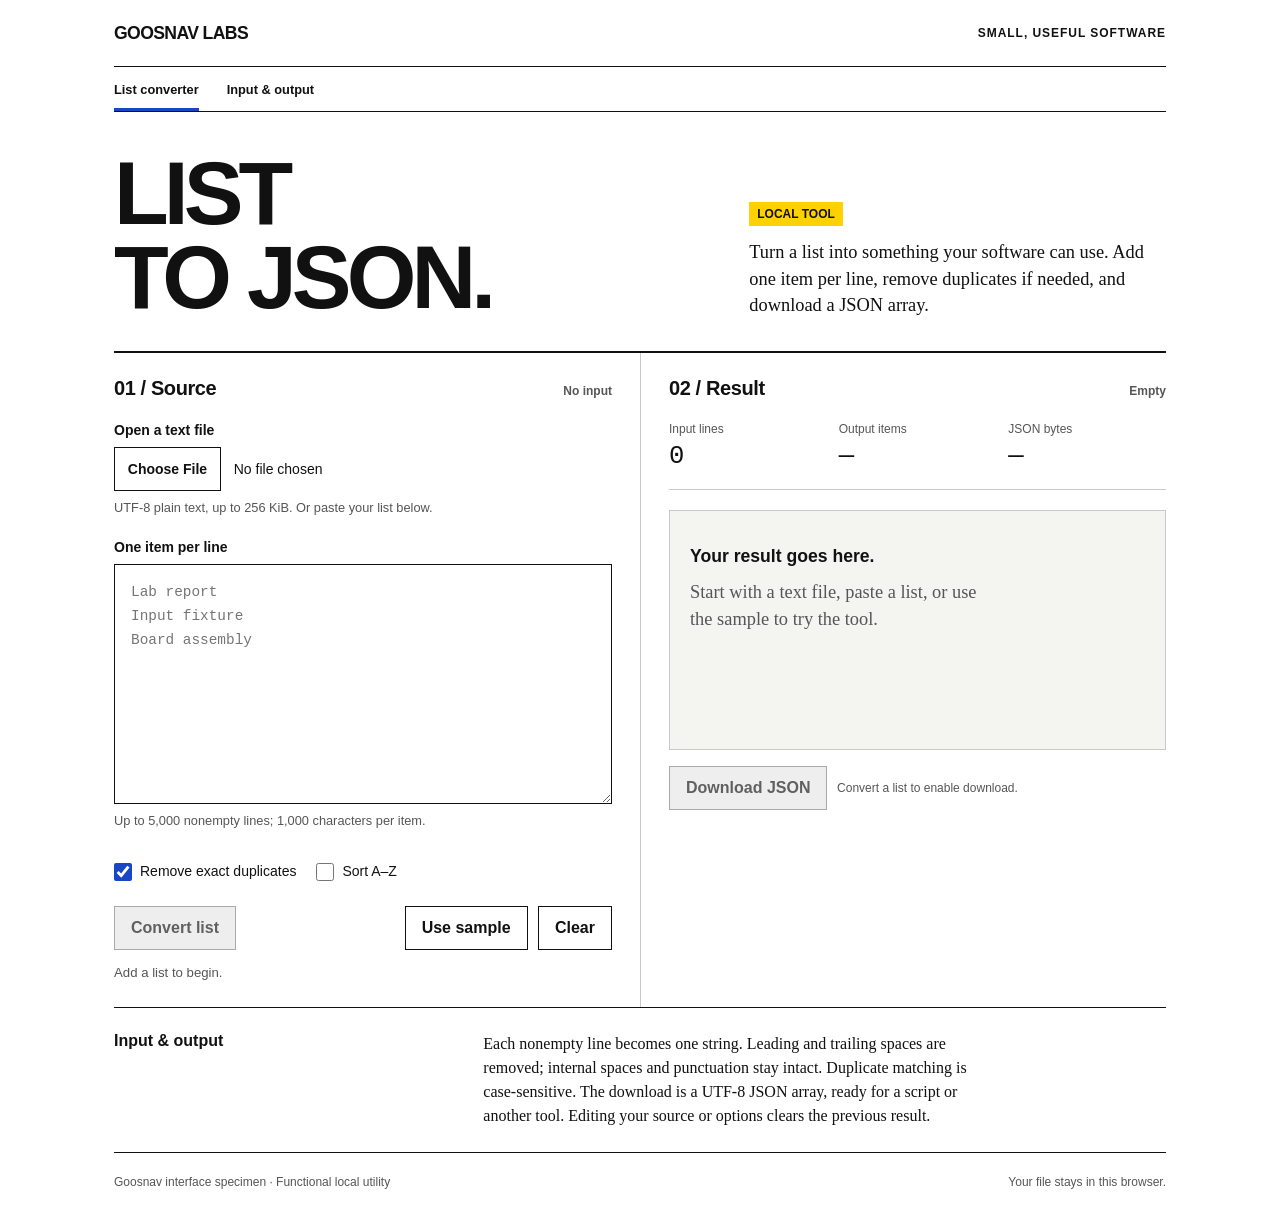
==== goosnav-web-design/assets/workbench.html @ 4c55cadb "Add Goosnav core and early-web design skills; improve Evangelion product UI Derive reusable software" ====
<!doctype html>
<html lang="en">
<head>
  <meta charset="utf-8">
  <meta name="viewport" content="width=device-width, initial-scale=1">
  <meta name="description" content="Convert a plain text list into a clean JSON array. A local Goosnav utility and interface specimen.">
  <title>List to JSON — Goosnav Labs</title>
  <link rel="stylesheet" href="goosnav.css">
  <script src="workbench.js" defer></script>
</head>
<body class="goosnav-ui">
  <a class="gn-skip" href="#workbench">Skip to converter</a>
  <div class="gn-frame">
    <header class="gn-header">
      <span class="gn-wordmark">GOOSNAV LABS</span>
      <span class="gn-kicker">Small, useful software</span>
    </header>
    <nav class="gn-nav" aria-label="This tool">
      <a href="#workbench" aria-current="page">List converter</a>
      <a href="#format">Input &amp; output</a>
    </nav>
    <main>
      <section class="gn-intro" aria-labelledby="page-title">
        <h1 id="page-title">LIST<br> TO JSON.</h1>
        <div>
          <span class="gn-tag">LOCAL TOOL</span>
          <p class="gn-prose">Turn a list into something your software can use. Add one item per line, remove duplicates if needed, and download a JSON array.</p>
        </div>
      </section>
      <noscript><p class="gn-error">Enable JavaScript to run this local converter. No files are uploaded.</p></noscript>
      <div class="gn-workbench" id="workbench">
        <section class="gn-pane" aria-labelledby="source-heading">
          <div class="gn-section-head">
            <h2 id="source-heading">01 / Source</h2>
            <span class="gn-state" id="source-kind">No input</span>
          </div>
          <form id="list-form" novalidate>
            <fieldset class="gn-controls" id="input-controls" disabled>
              <legend class="gn-visually-hidden">List input and options</legend>
              <div class="gn-field">
                <label class="gn-label" for="list-file">Open a text file</label>
                <input id="list-file" type="file" accept=".txt,text/plain" aria-describedby="file-help input-error">
                <span class="gn-help" id="file-help">UTF-8 plain text, up to 256 KiB. Or paste your list below.</span>
              </div>
              <div class="gn-field">
                <label class="gn-label" for="list-source">One item per line</label>
                <textarea id="list-source" spellcheck="false" placeholder="Lab report&#10;Input fixture&#10;Board assembly" aria-describedby="source-help input-error"></textarea>
                <span class="gn-help" id="source-help">Up to 5,000 nonempty lines; 1,000 characters per item.</span>
              </div>
              <div class="gn-options">
                <label class="gn-check"><input id="remove-duplicates" type="checkbox" checked>Remove exact duplicates</label>
                <label class="gn-check"><input id="sort-items" type="checkbox">Sort A–Z</label>
              </div>
              <div class="gn-actions">
                <button class="gn-primary" type="submit" id="convert" disabled>Convert list</button>
                <button type="button" id="sample">Use sample</button>
                <button type="button" id="clear">Clear</button>
              </div>
            </fieldset>
            <p class="gn-error" id="input-error" role="alert" hidden></p>
            <p class="gn-status" id="status" role="status" aria-live="polite" aria-atomic="true">Add a list to begin.</p>
          </form>
        </section>
        <section class="gn-pane" id="result-region" aria-labelledby="result-heading">
          <div class="gn-section-head">
            <h2 id="result-heading" tabindex="-1">02 / Result</h2>
            <span class="gn-state" id="result-state" data-state="empty">Empty</span>
          </div>
          <dl class="gn-metrics">
            <div><dt>Input lines</dt><dd id="input-count">0</dd></div>
            <div><dt>Output items</dt><dd id="output-count">—</dd></div>
            <div><dt>JSON bytes</dt><dd id="output-bytes">—</dd></div>
          </dl>
          <div class="gn-output">
            <div class="gn-empty" id="empty-result">
              <strong>Your result goes here.</strong>
              <p class="gn-prose">Start with a text file, paste a list, or use the sample to try the tool.</p>
            </div>
            <pre id="json-preview" tabindex="0" aria-label="Generated JSON" hidden></pre>
          </div>
          <div class="gn-output-actions">
            <button type="button" id="download" disabled>Download JSON</button>
            <span id="download-note">Convert a list to enable download.</span>
          </div>
        </section>
      </div>
      <section class="gn-format" id="format" aria-labelledby="format-heading">
        <h2 id="format-heading">Input &amp; output</h2>
        <p>Each nonempty line becomes one string. Leading and trailing spaces are removed; internal spaces and punctuation stay intact. Duplicate matching is case-sensitive. The download is a UTF-8 JSON array, ready for a script or another tool. Editing your source or options clears the previous result.</p>
      </section>
    </main>
    <footer class="gn-footer">
      <span>Goosnav interface specimen · Functional local utility</span>
      <span>Your file stays in this browser.</span>
    </footer>
  </div>
</body>
</html>
---- goosnav-web-design/assets/goosnav.css ----
/* Opt in with class="goosnav-ui" on the application root. No font/network dependency. */
.goosnav-ui {
  --gn-paper: #fff;
  --gn-ink: #111;
  --gn-muted: #565656;
  --gn-line: #c9c9c9;
  --gn-surface: #f4f4f1;
  --gn-blue: #1746c7;
  --gn-yellow: #ffd100;
  --gn-red: #b42318;
  --gn-action: var(--gn-blue);
  --gn-action-hover: #103591;
  --gn-attention: var(--gn-yellow);
  --gn-error: var(--gn-red);
  --gn-success: #17623b;
  --gn-display: "Helvetica Neue", Helvetica, Arial, sans-serif;
  --gn-prose: "Times New Roman", Times, serif;
  --gn-mono: ui-monospace, "SFMono-Regular", Consolas, "Liberation Mono", monospace;
  --gn-page: 1100px;
  --gn-measure: 68ch;
  --gn-space-1: .5rem;
  --gn-space-2: 1rem;
  --gn-space-3: 1.75rem;
  --gn-space-4: 3rem;
  margin: 0;
  color: var(--gn-ink);
  background: var(--gn-paper);
  color-scheme: light;
  font: 16px/1.5 var(--gn-display);
}
.goosnav-ui *, .goosnav-ui *::before, .goosnav-ui *::after { box-sizing: border-box; }
.goosnav-ui [hidden] { display: none !important; }
.goosnav-ui ::selection { color: var(--gn-ink); background: var(--gn-yellow); }
.goosnav-ui a { color: var(--gn-action); text-underline-offset: .18em; }
.goosnav-ui a:hover { text-decoration-thickness: 2px; }
.goosnav-ui :focus-visible { outline: 3px solid var(--gn-blue); outline-offset: 3px; }
.goosnav-ui :target { scroll-margin-top: 1rem; }
.goosnav-ui h1, .goosnav-ui h2, .goosnav-ui h3 { margin: 0; font-weight: 750; line-height: 1.12; }
.goosnav-ui p { margin: 0 0 1rem; }
.goosnav-ui button, .goosnav-ui input, .goosnav-ui textarea { font: inherit; }
.goosnav-ui button {
  min-height: 44px; padding: .65rem 1rem; border: 1px solid var(--gn-ink);
  border-radius: 0; color: var(--gn-ink); background: var(--gn-paper);
  font-weight: 700; line-height: 1.25; cursor: pointer;
  transition: background-color .12s ease, color .12s ease;
}
.goosnav-ui button:hover:not(:disabled) { background: var(--gn-surface); }
.goosnav-ui button:active:not(:disabled) { transform: translateY(1px); }
.goosnav-ui button.gn-primary { color: #fff; background: var(--gn-action); border-color: var(--gn-action); }
.goosnav-ui button.gn-primary:hover:not(:disabled) { background: var(--gn-action-hover); border-color: var(--gn-action-hover); }
.goosnav-ui button:disabled { color: #606060; background: #eee; border-color: #aaa; cursor: not-allowed; transform: none; }
.goosnav-ui textarea {
  display: block; width: 100%; min-height: 15rem; resize: vertical;
  border: 1px solid var(--gn-ink); border-radius: 0; padding: 1rem;
  color: var(--gn-ink); background: var(--gn-paper); font: .9rem/1.65 var(--gn-mono);
}
.goosnav-ui textarea:disabled { background: var(--gn-surface); }
.goosnav-ui [aria-invalid="true"] { border-color: var(--gn-error); outline-color: var(--gn-error); }
.goosnav-ui input[type="file"] { width: 100%; min-width: 0; font-size: .875rem; }
.goosnav-ui input[type="file"]::file-selector-button {
  min-height: 44px; padding: .5rem .8rem; margin-right: .8rem; border: 1px solid var(--gn-ink);
  border-radius: 0; color: var(--gn-ink); background: var(--gn-paper); font: 700 .875rem var(--gn-display); cursor: pointer;
}
.goosnav-ui input[type="file"]::file-selector-button:hover { background: var(--gn-surface); }
.goosnav-ui input[type="checkbox"] { width: 18px; height: 18px; margin: 0; accent-color: var(--gn-action); flex: none; }
.goosnav-ui .gn-frame { max-width: var(--gn-page); margin: 0 auto; padding: 0 1.5rem; }
.goosnav-ui .gn-skip { position: absolute; left: 1rem; top: -10rem; padding: .75rem; background: var(--gn-paper); z-index: 10; }
.goosnav-ui .gn-skip:focus { top: 1rem; }
.goosnav-ui .gn-header { display: flex; flex-wrap: wrap; justify-content: space-between; align-items: center; gap: .75rem; padding: 1.25rem 0; }
.goosnav-ui .gn-wordmark { color: var(--gn-ink); font-size: 1.1rem; font-weight: 800; letter-spacing: -.035em; }
.goosnav-ui .gn-kicker { font-size: .75rem; font-weight: 700; letter-spacing: .08em; text-transform: uppercase; }
.goosnav-ui .gn-tag { display: inline-block; padding: .2rem .5rem; color: var(--gn-ink); background: var(--gn-attention); font-size: .75rem; font-weight: 700; }
.goosnav-ui .gn-nav { display: flex; flex-wrap: wrap; gap: 0 1.75rem; border-top: 1px solid var(--gn-ink); border-bottom: 1px solid var(--gn-ink); }
.goosnav-ui .gn-nav a { display: inline-flex; align-items: center; min-height: 44px; color: var(--gn-ink); font-size: .8rem; font-weight: 700; text-decoration: none; }
.goosnav-ui .gn-nav a[aria-current="page"] { box-shadow: inset 0 -3px var(--gn-action); }
.goosnav-ui .gn-nav a:hover { color: var(--gn-action); }
.goosnav-ui .gn-intro { display: grid; grid-template-columns: 1fr .7fr; gap: 2.5rem; align-items: end; padding: 2.5rem 0 2rem; }
.goosnav-ui .gn-intro h1 { font-size: clamp(2.8rem, 7vw, 5.8rem); letter-spacing: -.055em; line-height: .93; }
.goosnav-ui .gn-prose { font-family: var(--gn-prose); font-size: 1.15rem; line-height: 1.45; max-width: var(--gn-measure); }
.goosnav-ui .gn-intro .gn-prose { margin: .8rem 0 0; }
.goosnav-ui .gn-workbench { display: grid; grid-template-columns: minmax(0, 1fr) minmax(0, 1fr); border-top: 2px solid var(--gn-ink); }
.goosnav-ui .gn-pane { min-width: 0; padding: 1.5rem 0; }
.goosnav-ui .gn-pane:first-child { padding-right: 1.75rem; }
.goosnav-ui .gn-pane + .gn-pane { border-left: 1px solid var(--gn-line); padding-left: 1.75rem; }
.goosnav-ui .gn-section-head { display: flex; flex-wrap: wrap; justify-content: space-between; align-items: baseline; gap: .5rem; margin-bottom: 1.25rem; }
.goosnav-ui .gn-section-head h2 { font-size: 1.25rem; letter-spacing: -.02em; }
.goosnav-ui .gn-state { max-width: 100%; overflow-wrap: anywhere; font-size: .75rem; font-weight: 700; color: var(--gn-muted); }
.goosnav-ui .gn-state[data-state="ready"] { color: var(--gn-success); }
.goosnav-ui .gn-state[data-state="error"] { color: var(--gn-error); }
.goosnav-ui .gn-controls { border: 0; padding: 0; margin: 0; min-width: 0; }
.goosnav-ui .gn-label { display: block; margin: 0 0 .4rem; font-size: .875rem; font-weight: 700; }
.goosnav-ui .gn-field { margin-bottom: 1.25rem; }
.goosnav-ui .gn-help, .goosnav-ui .gn-file-note { display: block; margin: .4rem 0 0; color: var(--gn-muted); font-size: .8rem; overflow-wrap: anywhere; }
.goosnav-ui .gn-options { display: flex; flex-wrap: wrap; gap: .1rem 1.25rem; margin: .75rem 0; }
.goosnav-ui .gn-check { display: inline-flex; align-items: center; gap: .5rem; min-height: 44px; font-size: .875rem; cursor: pointer; }
.goosnav-ui .gn-actions { display: flex; flex-wrap: wrap; align-items: center; gap: .65rem; }
.goosnav-ui .gn-actions .gn-primary { margin-right: auto; }
.goosnav-ui .gn-error { border-left: 3px solid var(--gn-error); color: var(--gn-error); padding: .5rem .75rem; margin: 1rem 0; font-size: .875rem; }
.goosnav-ui .gn-status { min-height: 1.5em; margin: .8rem 0 0; font-size: .825rem; color: var(--gn-muted); }
.goosnav-ui .gn-metrics { display: grid; grid-template-columns: repeat(3, minmax(0, 1fr)); gap: .75rem; margin: 0 0 1.25rem; padding-bottom: 1rem; border-bottom: 1px solid var(--gn-line); }
.goosnav-ui .gn-metrics dt { color: var(--gn-muted); font-size: .75rem; }
.goosnav-ui .gn-metrics dd { margin: .1rem 0 0; font: 500 clamp(1.15rem, 2.5vw, 1.6rem)/1.3 var(--gn-mono); font-variant-numeric: tabular-nums; }
.goosnav-ui .gn-output { background: var(--gn-surface); border: 1px solid var(--gn-line); min-height: 15rem; }
.goosnav-ui .gn-empty { padding: 2rem 1.25rem; }
.goosnav-ui .gn-empty strong { display: block; margin-bottom: .6rem; font-size: 1.1rem; }
.goosnav-ui .gn-empty p { color: var(--gn-muted); max-width: 32ch; }
.goosnav-ui .gn-output pre { margin: 0; padding: 1rem; max-height: 24rem; overflow: auto; white-space: pre-wrap; overflow-wrap: anywhere; font: .85rem/1.65 var(--gn-mono); }
.goosnav-ui .gn-output-actions { display: flex; flex-wrap: wrap; align-items: center; gap: .6rem; margin-top: 1rem; }
.goosnav-ui .gn-output-actions span { color: var(--gn-muted); font-size: .75rem; overflow-wrap: anywhere; }
.goosnav-ui .gn-format { display: grid; grid-template-columns: .5fr 1fr; gap: 1.75rem; padding: 1.5rem 0; border-top: 1px solid var(--gn-ink); }
.goosnav-ui .gn-format h2 { font-size: 1rem; }
.goosnav-ui .gn-format p { max-width: 65ch; font: 1rem/1.5 var(--gn-prose); margin: 0; }
.goosnav-ui .gn-footer { display: flex; flex-wrap: wrap; justify-content: space-between; gap: .75rem; padding: 1.25rem 0 2rem; border-top: 1px solid var(--gn-ink); color: var(--gn-muted); font-size: .75rem; }
.goosnav-ui .gn-visually-hidden { position: absolute; width: 1px; height: 1px; padding: 0; margin: -1px; overflow: hidden; clip-path: inset(50%); white-space: nowrap; border: 0; }
@media (max-width: 760px) {
  .goosnav-ui .gn-intro { grid-template-columns: 1fr; gap: 1.25rem; padding-top: 2rem; }
  .goosnav-ui .gn-intro h1 br { display: none; }
  .goosnav-ui .gn-workbench { grid-template-columns: minmax(0, 1fr); }
  .goosnav-ui .gn-pane:first-child { padding-right: 0; }
  .goosnav-ui .gn-pane + .gn-pane { padding-left: 0; border-left: 0; border-top: 1px solid var(--gn-ink); }
  .goosnav-ui .gn-format { grid-template-columns: 1fr; gap: .75rem; }
}
@media (max-width: 400px) {
  .goosnav-ui .gn-frame { padding: 0 1rem; }
  .goosnav-ui .gn-intro h1 { font-size: 2.75rem; }
  .goosnav-ui .gn-actions button { flex: 1 1 auto; }
  .goosnav-ui .gn-actions .gn-primary { flex-basis: 100%; }
}
@media (prefers-reduced-motion: reduce) {
  .goosnav-ui *, .goosnav-ui *::before, .goosnav-ui *::after { transition: none !important; animation: none !important; scroll-behavior: auto !important; }
  .goosnav-ui button:active:not(:disabled) { transform: none; }
}
@media (forced-colors: active) {
  .goosnav-ui .gn-nav a[aria-current="page"] { border-bottom: 3px solid LinkText; }
  .goosnav-ui .gn-tag, .goosnav-ui .gn-output { border: 1px solid CanvasText; }
  .goosnav-ui :focus-visible { outline-color: Highlight; }
}
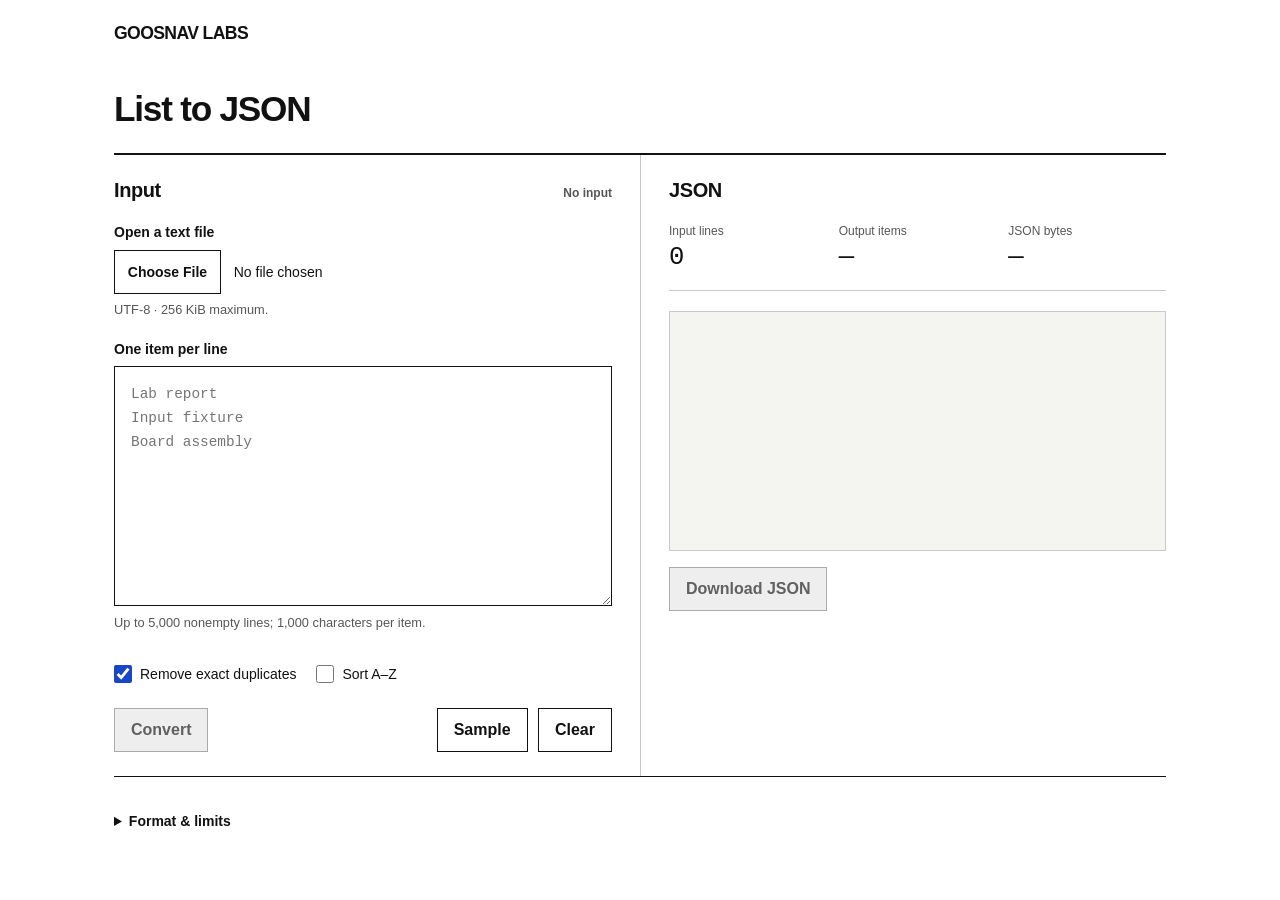
==== commit 7e644513: "Remove redundant interface copy from design guidance and specimen" ====
--- a/goosnav-web-design/assets/workbench.html
+++ b/goosnav-web-design/assets/workbench.html
@@ -13,25 +13,16 @@
   <div class="gn-frame">
     <header class="gn-header">
       <span class="gn-wordmark">GOOSNAV LABS</span>
-      <span class="gn-kicker">Small, useful software</span>
     </header>
-    <nav class="gn-nav" aria-label="This tool">
-      <a href="#workbench" aria-current="page">List converter</a>
-      <a href="#format">Input &amp; output</a>
-    </nav>
     <main>
       <section class="gn-intro" aria-labelledby="page-title">
-        <h1 id="page-title">LIST<br> TO JSON.</h1>
-        <div>
-          <span class="gn-tag">LOCAL TOOL</span>
-          <p class="gn-prose">Turn a list into something your software can use. Add one item per line, remove duplicates if needed, and download a JSON array.</p>
-        </div>
+        <h1 id="page-title">List to JSON</h1>
       </section>
       <noscript><p class="gn-error">Enable JavaScript to run this local converter. No files are uploaded.</p></noscript>
       <div class="gn-workbench" id="workbench">
         <section class="gn-pane" aria-labelledby="source-heading">
           <div class="gn-section-head">
-            <h2 id="source-heading">01 / Source</h2>
+            <h2 id="source-heading">Input</h2>
             <span class="gn-state" id="source-kind">No input</span>
           </div>
           <form id="list-form" novalidate>
@@ -40,7 +31,7 @@
               <div class="gn-field">
                 <label class="gn-label" for="list-file">Open a text file</label>
                 <input id="list-file" type="file" accept=".txt,text/plain" aria-describedby="file-help input-error">
-                <span class="gn-help" id="file-help">UTF-8 plain text, up to 256 KiB. Or paste your list below.</span>
+                <span class="gn-help" id="file-help">UTF-8 · 256 KiB maximum.</span>
               </div>
               <div class="gn-field">
                 <label class="gn-label" for="list-source">One item per line</label>
@@ -52,19 +43,19 @@
                 <label class="gn-check"><input id="sort-items" type="checkbox">Sort A–Z</label>
               </div>
               <div class="gn-actions">
-                <button class="gn-primary" type="submit" id="convert" disabled>Convert list</button>
-                <button type="button" id="sample">Use sample</button>
+                <button class="gn-primary" type="submit" id="convert" disabled>Convert</button>
+                <button type="button" id="sample">Sample</button>
                 <button type="button" id="clear">Clear</button>
               </div>
             </fieldset>
             <p class="gn-error" id="input-error" role="alert" hidden></p>
-            <p class="gn-status" id="status" role="status" aria-live="polite" aria-atomic="true">Add a list to begin.</p>
+            <p class="gn-visually-hidden" id="status" role="status" aria-live="polite" aria-atomic="true"></p>
           </form>
         </section>
         <section class="gn-pane" id="result-region" aria-labelledby="result-heading">
           <div class="gn-section-head">
-            <h2 id="result-heading" tabindex="-1">02 / Result</h2>
-            <span class="gn-state" id="result-state" data-state="empty">Empty</span>
+            <h2 id="result-heading" tabindex="-1">JSON</h2>
+            <span class="gn-state" id="result-state" data-state="empty"></span>
           </div>
           <dl class="gn-metrics">
             <div><dt>Input lines</dt><dd id="input-count">0</dd></div>
@@ -72,27 +63,20 @@
             <div><dt>JSON bytes</dt><dd id="output-bytes">—</dd></div>
           </dl>
           <div class="gn-output">
-            <div class="gn-empty" id="empty-result">
-              <strong>Your result goes here.</strong>
-              <p class="gn-prose">Start with a text file, paste a list, or use the sample to try the tool.</p>
-            </div>
+            <div id="empty-result" aria-hidden="true"></div>
             <pre id="json-preview" tabindex="0" aria-label="Generated JSON" hidden></pre>
           </div>
           <div class="gn-output-actions">
             <button type="button" id="download" disabled>Download JSON</button>
-            <span id="download-note">Convert a list to enable download.</span>
+            <span id="download-note"></span>
           </div>
         </section>
       </div>
-      <section class="gn-format" id="format" aria-labelledby="format-heading">
-        <h2 id="format-heading">Input &amp; output</h2>
+      <details class="gn-format" id="format">
+        <summary>Format &amp; limits</summary>
         <p>Each nonempty line becomes one string. Leading and trailing spaces are removed; internal spaces and punctuation stay intact. Duplicate matching is case-sensitive. The download is a UTF-8 JSON array, ready for a script or another tool. Editing your source or options clears the previous result.</p>
-      </section>
+      </details>
     </main>
-    <footer class="gn-footer">
-      <span>Goosnav interface specimen · Functional local utility</span>
-      <span>Your file stays in this browser.</span>
-    </footer>
   </div>
 </body>
 </html>
--- a/goosnav-web-design/assets/goosnav.css
+++ b/goosnav-web-design/assets/goosnav.css
@@ -74,8 +74,8 @@
 .goosnav-ui .gn-nav a { display: inline-flex; align-items: center; min-height: 44px; color: var(--gn-ink); font-size: .8rem; font-weight: 700; text-decoration: none; }
 .goosnav-ui .gn-nav a[aria-current="page"] { box-shadow: inset 0 -3px var(--gn-action); }
 .goosnav-ui .gn-nav a:hover { color: var(--gn-action); }
-.goosnav-ui .gn-intro { display: grid; grid-template-columns: 1fr .7fr; gap: 2.5rem; align-items: end; padding: 2.5rem 0 2rem; }
-.goosnav-ui .gn-intro h1 { font-size: clamp(2.8rem, 7vw, 5.8rem); letter-spacing: -.055em; line-height: .93; }
+.goosnav-ui .gn-intro { display: block; padding: 1.5rem 0; }
+.goosnav-ui .gn-intro h1 { font-size: clamp(1.7rem, 3vw, 2.2rem); letter-spacing: -.035em; line-height: 1.1; }
 .goosnav-ui .gn-prose { font-family: var(--gn-prose); font-size: 1.15rem; line-height: 1.45; max-width: var(--gn-measure); }
 .goosnav-ui .gn-intro .gn-prose { margin: .8rem 0 0; }
 .goosnav-ui .gn-workbench { display: grid; grid-template-columns: minmax(0, 1fr) minmax(0, 1fr); border-top: 2px solid var(--gn-ink); }
@@ -122,7 +122,7 @@
 }
 @media (max-width: 400px) {
   .goosnav-ui .gn-frame { padding: 0 1rem; }
-  .goosnav-ui .gn-intro h1 { font-size: 2.75rem; }
+  .goosnav-ui .gn-intro h1 { font-size: 1.7rem; }
   .goosnav-ui .gn-actions button { flex: 1 1 auto; }
   .goosnav-ui .gn-actions .gn-primary { flex-basis: 100%; }
 }
@@ -135,3 +135,5 @@
   .goosnav-ui .gn-tag, .goosnav-ui .gn-output { border: 1px solid CanvasText; }
   .goosnav-ui :focus-visible { outline-color: Highlight; }
 }
+
+.goosnav-ui .gn-format summary { min-height: 44px; padding: .65rem 0; cursor: pointer; font-size: .875rem; font-weight: 700; }
